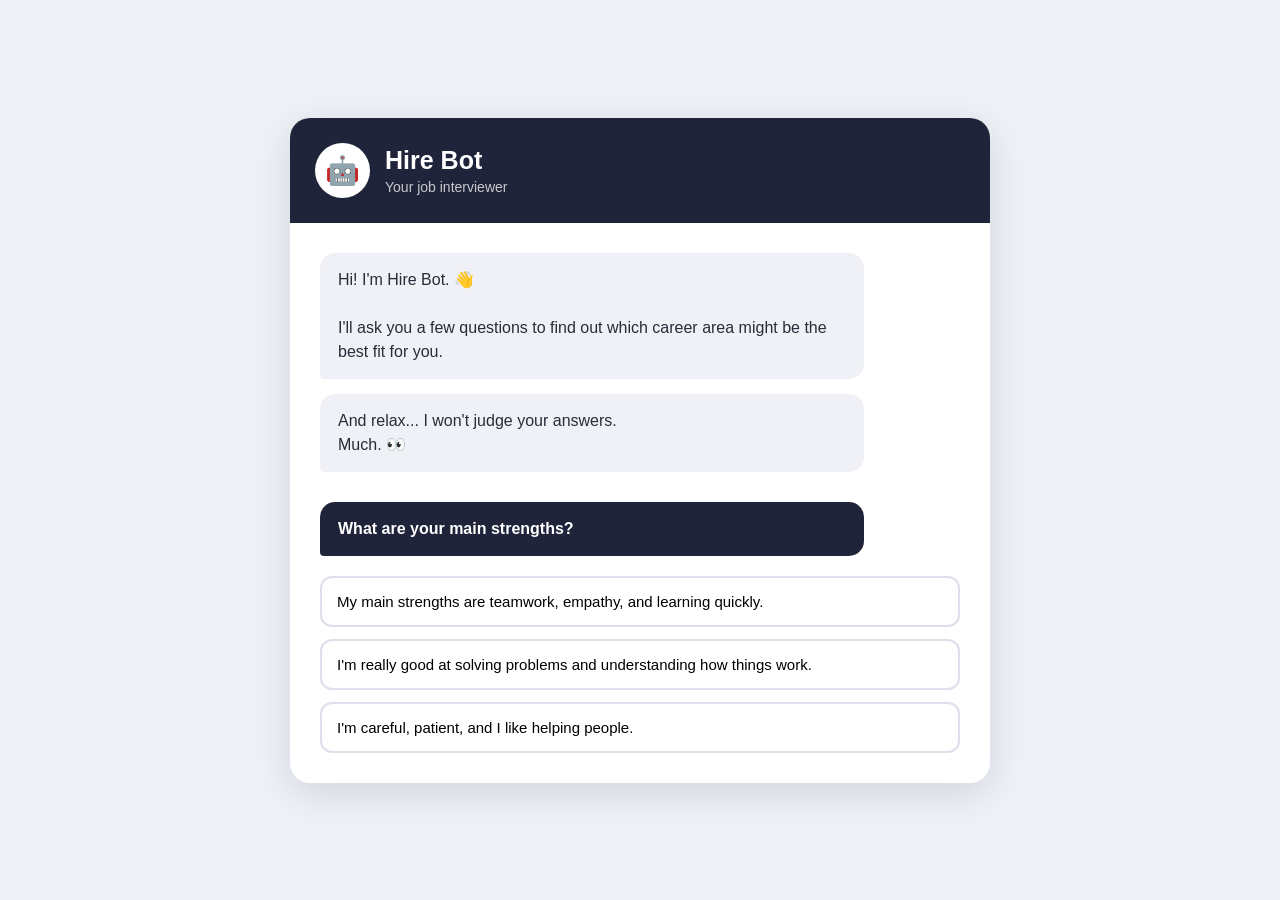
==== index.html @ a427954a "change" ====
<!DOCTYPE html>
<html lang="en">


<head>
    <meta charset="UTF-8">
    <meta name="viewport" content="width=device-width, initial-scale=1.0">


    <title>Hire Bot</title>


    <link rel="stylesheet" href="style.css">
</head>


<body>


    <main class="container">


        <section class="chatbot">


            <header class="header">


                <div class="bot-icon">🤖</div>


                <div>
                    <h1>Hire Bot</h1>
                    <p>Your job interviewer</p>
                </div>


            </header>




            <div class="chat-area">


                <div class="message bot-message">


                    Hi! I'm Hire Bot. 👋


                    <br><br>


                    I'll ask you a few questions to find out
                    which career area might be the best fit for you.


                </div>




                <div class="message bot-message">


                    And relax... I won't judge your answers.


                    <br>


                    Much. 👀


                </div>




                <div id="question-container">


                    <div class="message bot-message" id="question">
                    </div>




                    <div class="answers" id="answers">
                    </div>


                </div>




                <div id="result" class="result hidden">


                    <div class="result-icon">🎯</div>


                    <h2>Result!</h2>


                    <p id="result-text"></p>


                    <div class="scores" id="scores"></div>


                    <button class="restart-button" onclick="restart()">
                        🔄 Try Again
                    </button>


                </div>


            </div>


        </section>


    </main>




    <script src="script.js"></script>


</body>


</html>
---- style.css ----
* {
    margin: 0;
    padding: 0;
    box-sizing: border-box;
}




body {
    font-family: Arial, Helvetica, sans-serif;
    background: #eef1f7;
    min-height: 100vh;
    display: flex;
    justify-content: center;
    align-items: center;
    padding: 30px;
}




.container {
    width: 100%;
    max-width: 700px;
}




.chatbot {
    background: white;
    border-radius: 20px;
    overflow: hidden;
    box-shadow: 0 10px 40px rgba(0, 0, 0, 0.12);
}




/* HEADER */


.header {
    background: #20243a;
    color: white;
    padding: 25px;
    display: flex;
    align-items: center;
    gap: 15px;
}




.bot-icon {
    width: 55px;
    height: 55px;
    background: white;
    border-radius: 50%;
    display: flex;
    justify-content: center;
    align-items: center;
    font-size: 28px;
}




.header h1 {
    font-size: 25px;
    margin-bottom: 4px;
}




.header p {
    font-size: 14px;
    opacity: 0.75;
}




/* CHAT */


.chat-area {
    padding: 30px;
    min-height: 500px;
}




.message {
    max-width: 85%;
    padding: 15px 18px;
    border-radius: 15px;
    margin-bottom: 15px;
    line-height: 1.5;
}




.bot-message {
    background: #f0f1f6;
    color: #282b3a;
    border-bottom-left-radius: 4px;
}




/* PERGUNTAS */


#question-container {
    margin-top: 30px;
}




#question {
    font-weight: bold;
    background: #20243a;
    color: white;
}




/* BOTÕES */


.answers {
    display: flex;
    flex-direction: column;
    gap: 12px;
    margin-top: 20px;
}




.answers button {
    border: 2px solid #dedfea;
    background: white;
    padding: 15px;
    border-radius: 12px;
    cursor: pointer;
    text-align: left;
    font-size: 15px;
    transition: 0.2s;
}




.answers button:hover {
    background: #f1f2f8;
    border-color: #20243a;
    transform: translateY(-2px);
}




/* RESULTADO */


.result {
    text-align: center;
    margin-top: 30px;
    padding: 30px;
    background: #f5f6fa;
    border-radius: 18px;
}




.result-icon {
    font-size: 50px;
    margin-bottom: 10px;
}




.result h2 {
    color: #20243a;
    margin-bottom: 15px;
}




.result p {
    line-height: 1.6;
    margin-bottom: 25px;
}




/* PONTUAÇÃO */


.scores {
    text-align: left;
    margin: 20px 0;
}




.score {
    margin-bottom: 15px;
}




.score-name {
    display: flex;
    justify-content: space-between;
    margin-bottom: 5px;
    font-size: 14px;
}




.progress {
    width: 100%;
    height: 10px;
    background: #ddd;
    border-radius: 10px;
    overflow: hidden;
}




.progress-bar {
    height: 100%;
    background: #20243a;
    border-radius: 10px;
}




/* REINICIAR */


.restart-button {
    border: none;
    background: #20243a;
    color: white;
    padding: 13px 25px;
    border-radius: 10px;
    cursor: pointer;
    font-size: 15px;
}




.restart-button:hover {
    opacity: 0.9;
}




/* ESCONDER */


.hidden {
    display: none;
}




/* RESPONSIVO */


@media (max-width: 600px) {


    body {
        padding: 15px;
    }




    .chat-area {
        padding: 20px;
    }




    .message {
        max-width: 100%;
    }




    .header {
        padding: 20px;
    }


}
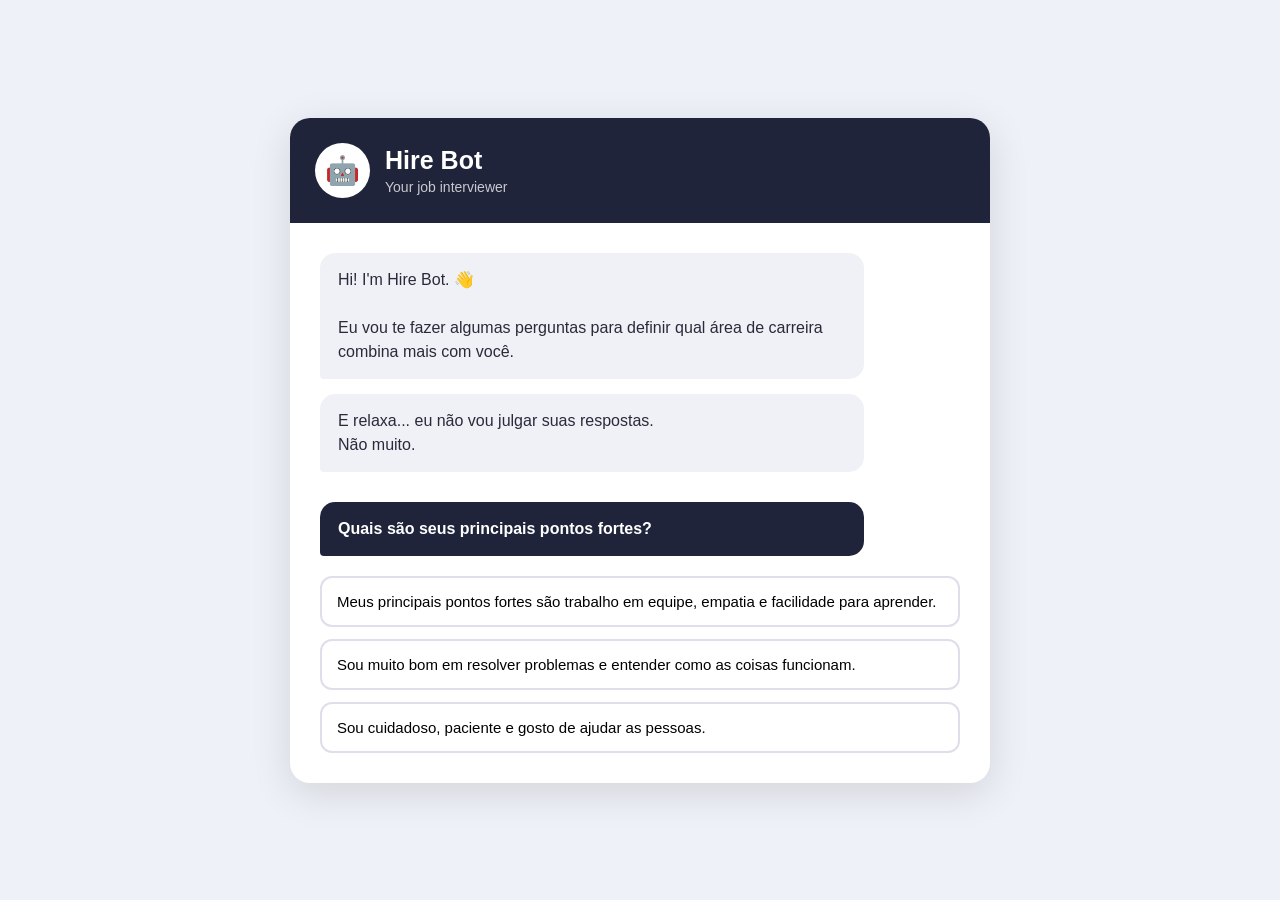
==== commit 4fc82264: "Update index.html" ====
--- a/index.html
+++ b/index.html
@@ -52,8 +52,8 @@
                     <br><br>
 
 
-                    I'll ask you a few questions to find out
-                    which career area might be the best fit for you.
+                    Eu vou te fazer algumas perguntas para definir
+                    qual área de carreira combina mais com você.
 
 
                 </div>
@@ -64,13 +64,13 @@
                 <div class="message bot-message">
 
 
-                    And relax... I won't judge your answers.
+                    E relaxa... eu não vou julgar suas respostas.
 
 
                     <br>
 
 
-                    Much. 👀
+                    Não muito.
 
 
                 </div>
@@ -99,7 +99,6 @@
                 <div id="result" class="result hidden">
 
 
-                    <div class="result-icon">🎯</div>
 
 
                     <h2>Result!</h2>
@@ -112,7 +111,7 @@
 
 
                     <button class="restart-button" onclick="restart()">
-                        🔄 Try Again
+                        Try Again
                     </button>
 
 
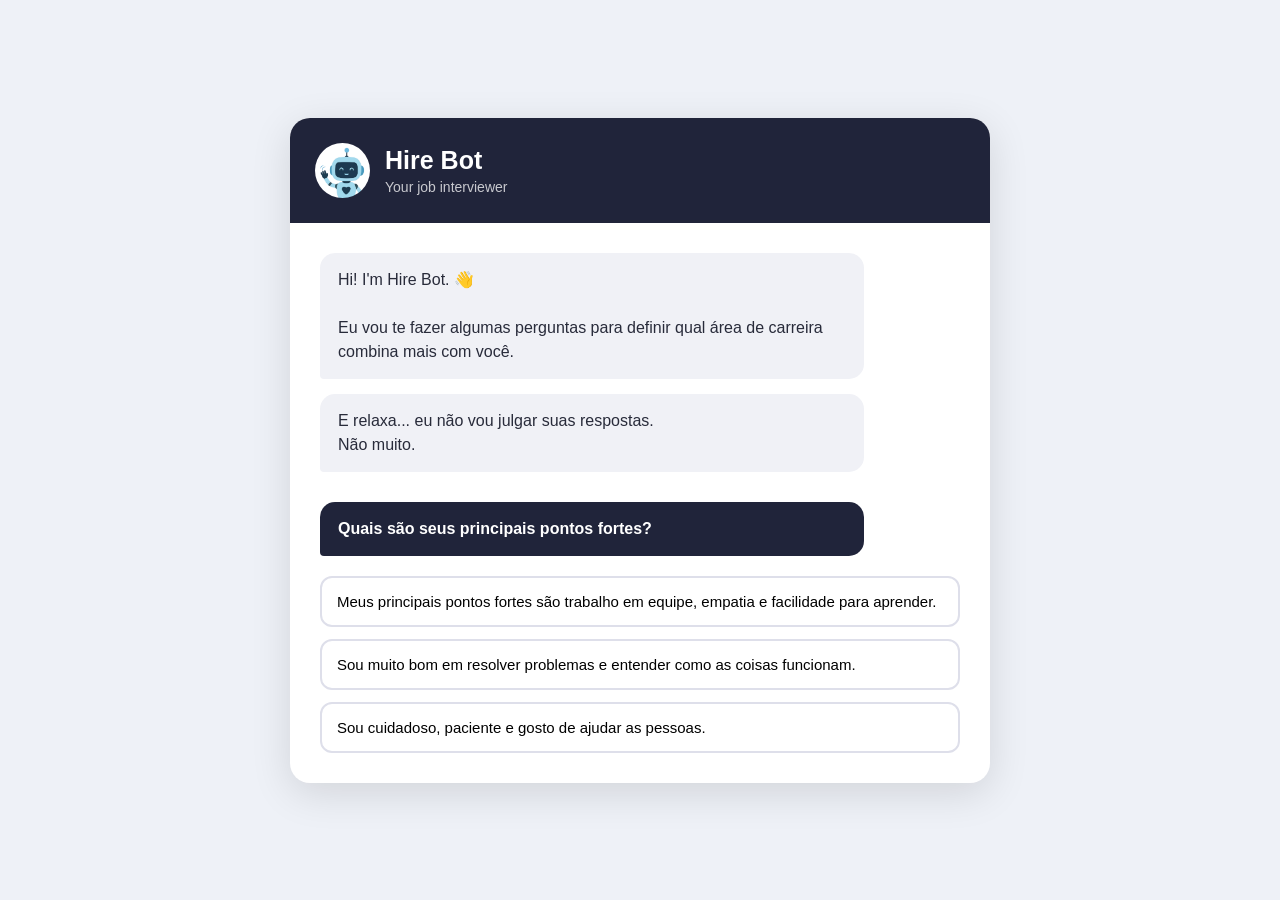
==== commit f265e73e: "att icon" ====
--- a/index.html
+++ b/index.html
@@ -26,7 +26,7 @@
             <header class="header">
 
 
-                <div class="bot-icon">🤖</div>
+                <div class="bot-icon"><img src="knee prothesis.png" alt="hire bot"></div>
 
 
                 <div>
@@ -101,7 +101,7 @@
 
 
 
-                    <h2>Result!</h2>
+                    <h2>Resultado:</h2>
 
 
                     <p id="result-text"></p>
--- a/style.css
+++ b/style.css
@@ -62,7 +62,16 @@
     justify-content: center;
     align-items: center;
     font-size: 28px;
-}
+    overflow: hidden;
+}
+
+.bot-icon img {
+    width: 100%;
+    height: 100%;
+    object-fit: cover;
+    display: block;
+}
+
 
 
 
